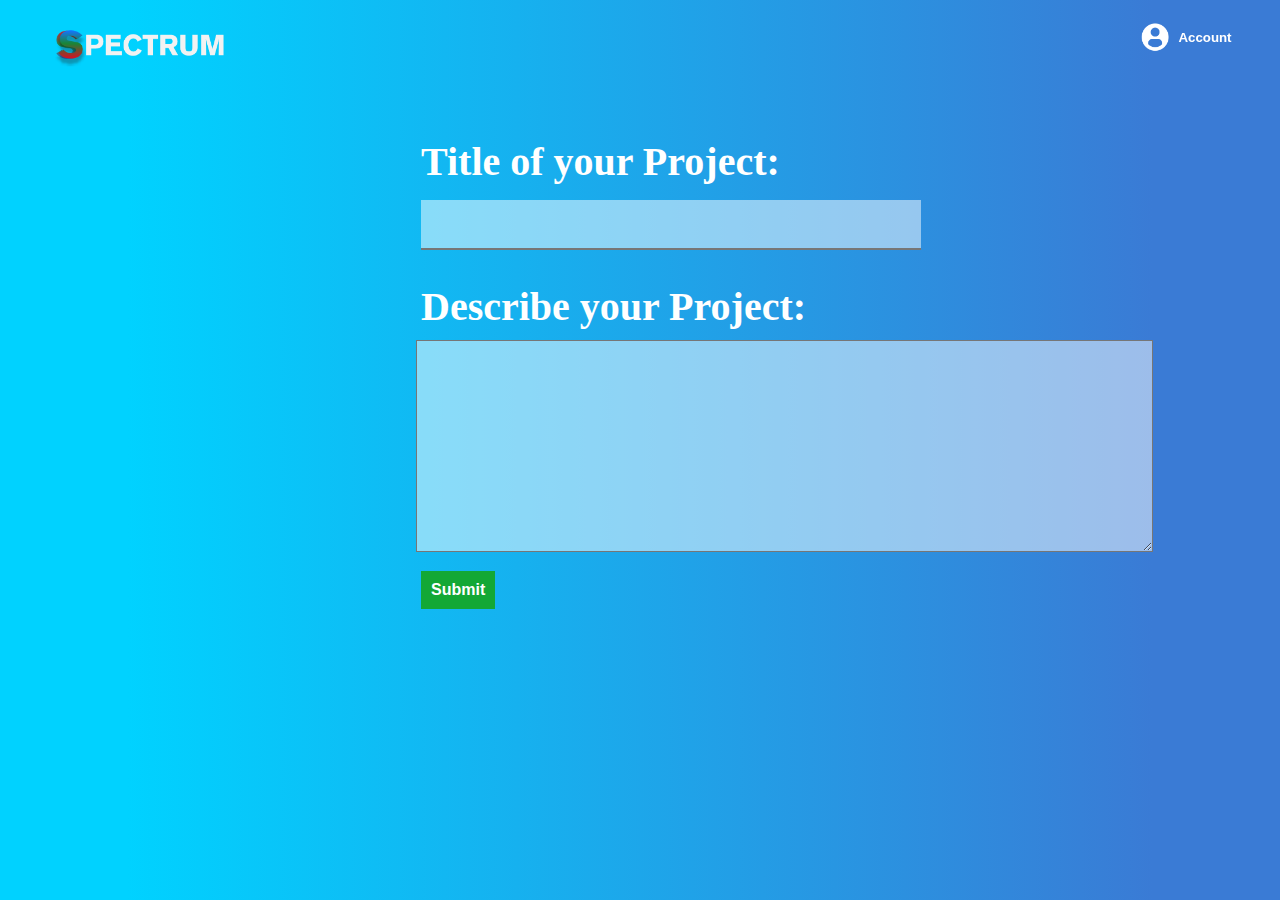
==== graphic.html @ 864b0040 "Styled up Graphic Page and created 2 seperate stylesheets" ====
<!DOCTYPE html>
<html>
<head>
	<title>Spectrum - Turns bears into bunnies</title>
	<link rel="stylesheet" href="style-forms.css">
</head>
<body>
<header>
	<div class="logo left">
		<img src="logo-spectrum-03.png" alt="" width="200">
	</div>
	<div class="nav right">
		<div class="account">
			<div class="navbtn">
			<img src="account-icon.png" width="30" alt="" class="left"><h5>Account</h5>
			</div>
			</div>
	</div>
</header>
<section class="forms slider-wrap">
<div class="slider" id="slider">

	<div class="slide">
		<form class="formCenter" action="">
		<div id="detailsInput">
			<label for="projectTitle">Title of your Project:</label>
			<input type="text" class="text"><br><br>
			<label for="projectDescription">Describe your Project:</label>
			<textarea name="projectDescription" id="" cols="70" rows="10"></textarea>
		</div>
		<div class="buttons">
			<input class="submit next" type="submit">
		</div>
		</form>
	</div>

	<div class="slide">
		<form class="formCenter" action="">
		<div id="dimensionInput">
			<label for="dimensions">Dimensions:</label><input class="dime" type="number" name="width[]">&nbsp; X  &nbsp; <input class="dime" type="number" name="height[]"><select name="Measurements">
			<option value="px">Pixels (px)</option>
			<option value="mm">Millimeters (mm)</option>
			</select>
		</div>
		<div class="buttons">
			<input class="add addDimension" type="button" value="Add another Dimension">
			<input class="submit next" type="submit">
		</div>
		</form>
	</div>

	<div class="slide">
		<form class="formCenter" action="">
		<div id="platformInput">
			<label for="Platform">Platform:</label>
			<select name="Platform"><option value="300dpi">Print</option><option value="100dpi">Digital</option></select><input type="text">
		</div>
		<div class="buttons">
		<input class="add addPlatform" type="button" value="Add another Platform">
		<input class="submit next" type="submit"></div>
		</form>
	</div>

	<div class="slide" >
		<form class="formCenter"action="">
		<div id="fileInput">
			<label for="Assets">Upload a File</label>
			 <input type="file" name="pic" accept="image/*" value="Upload">
		</div>
		<div class="buttons">
		<input class="add addFile" type="button" value="Add another file">
		<input class="submit next" type="submit">
		</div>
		</form>
	</div>

	<div class="slide">
		<form class="formCenter" action="">
		<div id="colourInput">
			 <label for="Colour">Colour Preference?</label>
			 <input class="colour" type="color" name="favcolor" value="#ff0000">
		</div>
		<div class="buttons">
		<input class="add addColour" type="button" value="Add another Colour">
		<input class="submit next" type="submit">
		</div>
		</form>
	</div>

	<div class="slide">
		<form class="formCenter" action="">
		<div id="styleInput">
			<label for="style">Style Preference</label>
			<input type="text" class="text" name="URL" placeholder="Enter URL...">
		</div>
		<div class="buttons">
			<input class="add addStyle" type="button" value="Add another preference">
			<input class="submit next" type="submit">
			</div>
		</form>
	</div>

	<div class="slide">
		<form class="formCenter" action="">
		<div class="input">
		<label for="budget">Budget:</label> <br>Range
		<input class="range" type="number" name="Range"> to <input class="range" type="number">
		</div>
		<div class="buttons">
		<input class="submit next" type="submit"></div>
		</form>
	</div>

	<div class="slide">
		<form class="formCenter" action="">
		<div class="input">
		<label for="Notes">Notes</label><br>
		<textarea rows="10" cols="70" name="notes">
		</textarea></div><div class="buttons">
		<input class="submit" type="submit">
		</div>
		</form>
	</div>

</div>

</section>
<script src="js/jquery.min.js"></script>
<script src="js/slider.js"></script>
<script src="js/form.js"></script>
<script>

	Slider.init({
		domElement: '#slider'
	});

	//Add a new dimension input on an addDimension button click
	$('.addDimension').on('click', function(){
		var dimeButton = Form.createButton('dimension');
		Form.append(dimeButton, $('#dimensionInput'));
	});

	//Add a new platform input on an addPlatform button click
	$('.addPlatform').on('click', function(){
		var platButton = Form.createButton('platform');
		Form.append(platButton, $('#platformInput'));
	});

	$('.addFile').on('click', function(){
		var button = Form.createButton('file');
		Form.append(button, $('#fileInput'));
	});

	$('.addColour').on('click', function(){
		var button = Form.createButton('colour');
		Form.append(button, $('#colourInput'));
	});

	$('.addStyle').on('click', function(){
		var button = Form.createButton('style');
		Form.append(button, $('#styleInput'));
	});

	//All buttons with a class of next go to the next slide instead of submitting
	$('.next').on('click', function(e){
		e.preventDefault();
		Slider.next();
	})

	//Use this to skip through the slider using up and down arrow keys
	$(window).on('keyup', function(e){
		console.log(e.keyCode);
		if (e.keyCode === 40 || e.keyCode === 39) {
			Slider.next();
		} else if (e.keyCode === 38 || e.keyCode === 37) {
			Slider.prev();
		}
	})
</script>
</body>
</html>
---- style-forms.css ----
*{
	box-sizing: border-box;
}

html {
	height: 100%;
}

body{
	margin:0;
	padding:0;
	
  background: -webkit-linear-gradient(90deg, #00d2ff 10%, #3a7bd5 90%); /* Chrome 10+, Saf5.1+ */
  background:    -moz-linear-gradient(90deg, #00d2ff 10%, #3a7bd5 90%); /* FF3.6+ */
  background:     -ms-linear-gradient(90deg, #00d2ff 10%, #3a7bd5 90%); /* IE10 */
  background:      -o-linear-gradient(90deg, #00d2ff 10%, #3a7bd5 90%); /* Opera 11.10+ */
  background:         linear-gradient(90deg, #00d2ff 10%, #3a7bd5 90%); /* W3C */
        
	color:#fff;
	font-family: 'Roboto', sans-serif;
	font-size: .75;
	height: 100%;
}

label{

	font-family: sans-serif;
	display:block;
	margin:10px 0 10px 5px;
	font-size: 2.5em;
	font-family: 'Roboto Condensed';
	font-weight: 700;
}

form{
	width:100%;
	height:100vh;
	
}

.formCenter{
	width:35%;
	height:100vh;
	margin:0 auto;
	padding:5% 0;

}
h1{
	font-size: 5.5em;
	margin:10px 0;
}

.dime{
	width:200px;
}

.range{
	width:80px;
}

.left{
		float: left;
}

.right{
	float: right;
}

.account{
	padding: 10px 0 0 5px;
}

.colour{
	display: inline-block;
	width:200px;
	height: 50px;
	padding:0;

}
.buttons{
	width:100%;
	margin:10px 0 0 0;
}

.submit{
	background-color: rgb(19,168,53);
	cursor: pointer;
	color: #fff;
	font-weight:bold;
	padding:10px;
	border:none;
	font-size: 1em;
}

/*.submit{
	position: absolute;
	background: rgb(19,168,53);
	width:100vw;
	height:100px;
	bottom:0;
	margin:-100px 0 0 0;
	left:0;
}*/


.add{
	border:none;
	background:none;
	font-size:.75em;
	color: rgba(36,38,62,1);
	cursor: pointer;
	width:100%;
	text-align: left;
}

p{
	font-size: 1.25em;
	font-family: sans-serif;
	margin:0 0 10px 0;
	font-weight: 400;
	line-height: 1.5;
}

h1{
	font-family: 'Roboto Condensed', sans-serif;
	font-weight: 700;
}

h2{
	font-size: 2em;
	font-family: 'Roboto Condensed', sans-serif;
}

h3{
	font-family: 'Roboto Condensed', sans-serif;
	font-weight: 700;
	font-size: 3.5em;
}

input{
	margin:5px 5px 5px 5px;
	background-color: rgba(255,255,255,0.5);
	border-top:0;
	border-left:0;
	border-right:0;
	padding:10px;
	font-size: 1.5em;
	color:#333;


}

select{
	background: none;
	border: none;
	color: #fff;
	padding:15px 5px;
	font-size: 1em
}

option{
	padding:10px 0;
	color:#333;
	font-size: 1em;
}

.input:active{
	border:0;
	background: rgba(0,0,0,0.1)
}

textarea{
	background-color: rgba(255,255,255,0.5);
	padding: 10px;
	font-size: 1.25em;
}

.text{
	width:500px;
}

header{
	width:100%;
	padding:0px 40px;
	position: absolute;
	z-index: 1;
	position: fixed;
}

.navbtn{
	width:100px;
	padding:10px 0 0 0;
	height: 50px;
	border-bottom: 2px solid rgba(255,255,255,0);
	transition: all 0.2s ease;
}

.navbtn:hover{
	width:100px;
	border-bottom: 2px solid rgba(255,255,255,1);
	cursor: pointer;
}

h5{
	text-align: center;
	padding:10px 0 0  0;
	margin:0;
}

#background{
	position:absolute;
    top:0px;
    left:0;
    width:100%;
    height:100%;
    background-color:#333;
    display:none;
    z-index: -1;
    box-shadow:0px 2px 3px rgba(0,0,0,0.3);
}



.remove{
	background: #0277bd;        
	border: none;
	border-radius: 250px; 
	color: #fff;
	padding:5px 10px;
}

.logo{
	padding:20px 0 0 0;
}
/*==============================
SLIDER STYLES
===============================*/

.slider-wrap {
	height: 100%;
	width: 100%;
	overflow: hidden;
}

.slider {
	height: 100%;
	width: 100%;
	transition: all 0.5s;
}

.slide {
	width: 100%;
	padding: 5% 0;
}
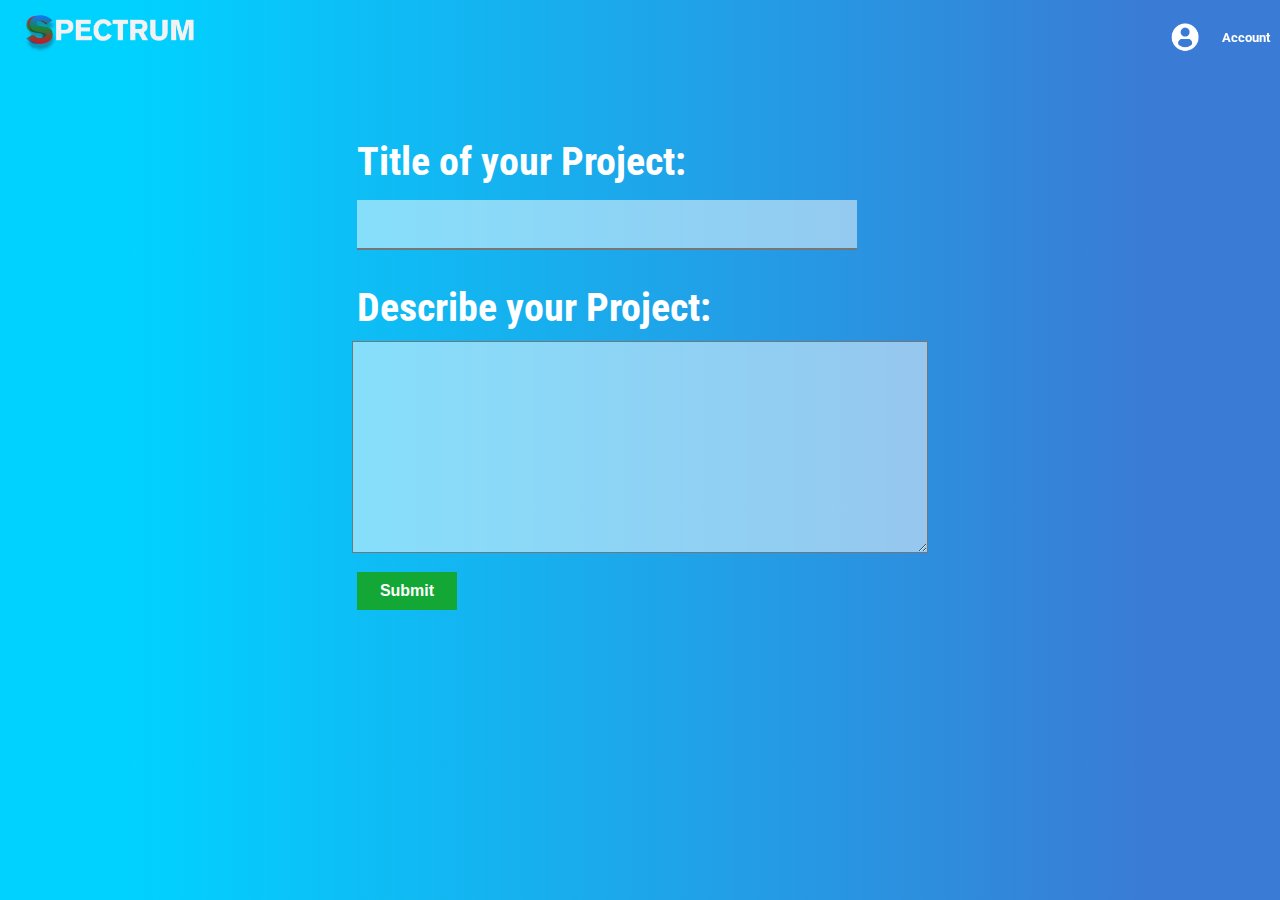
==== commit f89f5322: "some responsiveness on slider page, added project selection page" ====
--- a/graphic.html
+++ b/graphic.html
@@ -2,7 +2,9 @@
 <html>
 <head>
 	<title>Spectrum - Turns bears into bunnies</title>
-	<link rel="stylesheet" href="style-forms.css">
+	<link rel="stylesheet" href="styles/style-forms.css">
+	<link href='http://fonts.googleapis.com/css?family=Roboto:400,300,700' rel='stylesheet' type='text/css'>
+<link href='http://fonts.googleapis.com/css?family=Roboto+Condensed:400,700' rel='stylesheet' type='text/css'>
 </head>
 <body>
 <header>
@@ -12,7 +14,7 @@
 	<div class="nav right">
 		<div class="account">
 			<div class="navbtn">
-			<img src="account-icon.png" width="30" alt="" class="left"><h5>Account</h5>
+			<img src="account-icon.png" width="30" alt="" class="left"><h5 class="none">Account</h5>
 			</div>
 			</div>
 	</div>
@@ -35,7 +37,9 @@
 	</div>
 
 	<div class="slide">
+
 		<form class="formCenter" action="">
+		<input class="skip prev back" type="button" value="Press Up to go back!">
 		<div id="dimensionInput">
 			<label for="dimensions">Dimensions:</label><input class="dime" type="number" name="width[]">&nbsp; X  &nbsp; <input class="dime" type="number" name="height[]"><select name="Measurements">
 			<option value="px">Pixels (px)</option>
@@ -45,7 +49,9 @@
 		<div class="buttons">
 			<input class="add addDimension" type="button" value="Add another Dimension">
 			<input class="submit next" type="submit">
+
 		</div>
+		<input class="skip next" type="button" value="Not Sure? Move on to Next Part">
 		</form>
 	</div>
 
@@ -53,11 +59,12 @@
 		<form class="formCenter" action="">
 		<div id="platformInput">
 			<label for="Platform">Platform:</label>
-			<select name="Platform"><option value="300dpi">Print</option><option value="100dpi">Digital</option></select><input type="text">
+			<select name="Platform"><option value="300dpi">Print</option><option value="72dpi">Digital</option></select><input class="platform" type="text">
 		</div>
 		<div class="buttons">
 		<input class="add addPlatform" type="button" value="Add another Platform">
 		<input class="submit next" type="submit"></div>
+		<input class="skip next" type="button" value="Not Sure? Move on to Next Part">
 		</form>
 	</div>
 
@@ -65,12 +72,13 @@
 		<form class="formCenter"action="">
 		<div id="fileInput">
 			<label for="Assets">Upload a File</label>
-			 <input type="file" name="pic" accept="image/*" value="Upload">
+			 <input class="upload" type="file" name="pic" accept="image/*" value="Upload">
 		</div>
 		<div class="buttons">
 		<input class="add addFile" type="button" value="Add another file">
 		<input class="submit next" type="submit">
 		</div>
+		<input class="skip next" type="button" value="No Files? Move on to Next Part">
 		</form>
 	</div>
 
@@ -84,6 +92,7 @@
 		<input class="add addColour" type="button" value="Add another Colour">
 		<input class="submit next" type="submit">
 		</div>
+		<input class="skip next" type="button" value="Not Sure? Move on to Next Part">
 		</form>
 	</div>
 
@@ -97,6 +106,7 @@
 			<input class="add addStyle" type="button" value="Add another preference">
 			<input class="submit next" type="submit">
 			</div>
+			<input class="skip next" type="button" value="Not Sure? Move on to Next Part">
 		</form>
 	</div>
 
@@ -108,6 +118,7 @@
 		</div>
 		<div class="buttons">
 		<input class="submit next" type="submit"></div>
+		<input class="skip next" type="button" value="Not Sure? Move on to Next Part">
 		</form>
 	</div>
 
--- a/styles/style-forms.css
+++ b/styles/style-forms.css
@@ -0,0 +1,648 @@
+*{
+	box-sizing: border-box;
+}
+
+html {
+	height: 100%;
+}
+
+body{
+	margin:0;
+	padding:0;
+	
+  background: -webkit-linear-gradient(90deg, #00d2ff 10%, #3a7bd5 90%); /* Chrome 10+, Saf5.1+ */
+  background:    -moz-linear-gradient(90deg, #00d2ff 10%, #3a7bd5 90%); /* FF3.6+ */
+  background:     -ms-linear-gradient(90deg, #00d2ff 10%, #3a7bd5 90%); /* IE10 */
+  background:      -o-linear-gradient(90deg, #00d2ff 10%, #3a7bd5 90%); /* Opera 11.10+ */
+  background:         linear-gradient(90deg, #00d2ff 10%, #3a7bd5 90%); /* W3C */
+        
+	color:#fff;
+	font-family: 'Roboto', sans-serif;
+	font-size: .75;
+	height: 100%;
+}
+
+label{
+
+	font-family: sans-serif;
+	display:block;
+	margin:10px 0 10px 5px;
+	font-size: 2em;
+	font-family: 'Roboto Condensed';
+	font-weight: 700;
+}
+
+form{
+	width:100%;
+	height:100vh;
+	
+}
+.hero{
+	width:100%;
+	height:100vh;
+	text-align: center;
+	padding:40% 0 0 0;
+
+}
+
+.project{
+	background: rgb(19,168,53);
+	box-shadow: 1px 3px 3px rgba(0,0,0,0.3);
+	width:80%;
+	margin:20px auto;
+	padding:20px;
+
+}
+
+.copy{
+	text-align: center;
+	width:100%;
+	padding:2%;
+	background-color: #222;
+	color: #fff;
+}
+.formCenter{
+	width:85%;
+	height:100vh;
+	margin:30% auto;
+	padding:5% 0;
+
+}
+h1{
+	font-size: 3.5em;
+	margin:10px 0;
+}
+
+.dime{
+	width:150px;
+}
+
+.range{
+	width:80px;
+}
+
+.left{
+		float: left;
+}
+.platform{
+	width:200px;
+}
+.right{
+	float: right;
+}
+
+.account{
+	padding: 17px 0 0 5px;
+	float:right;
+
+}
+
+.colour{
+	display: inline-block;
+	width:200px;
+	height: 50px;
+	padding:0;
+
+}
+.buttons{
+	width:100%;
+	margin:10px 0 0 0;
+}
+
+.submit{
+	background-color: rgb(19,168,53);
+	cursor: pointer;
+	color: #fff;
+	font-weight:bold;
+	padding:10px;
+	width:100px;
+	border:none;
+	font-size: 1em;
+}
+
+/*.submit{
+	position: absolute;
+	background: rgb(19,168,53);
+	width:100vw;
+	height:100px;
+	bottom:0;
+	margin:-100px 0 0 0;
+	left:0;
+}*/
+
+
+.add{
+	border:none;
+	background:none;
+	font-size:.75em;
+	color: rgba(36,38,62,1);
+	cursor: pointer;
+	width:100%;
+	text-align: left;
+}
+
+.add:active{
+	border:none;
+}
+
+p{
+	font-size: 1.25em;
+	font-family: sans-serif;
+	margin:0 0 10px 0;
+	font-weight: 400;
+	line-height: 1.5;
+}
+
+h1{
+	font-family: 'Roboto Condensed', sans-serif;
+	font-weight: 700;
+}
+
+h2{
+	font-size: 2em;
+	font-family: 'Roboto Condensed', sans-serif;
+}
+
+h3{
+	font-family: 'Roboto Condensed', sans-serif;
+	font-weight: 700;
+	font-size: 3.5em;
+}
+
+input{
+	margin:5px 5px 5px 5px;
+	background-color: rgba(255,255,255,0.5);
+	border-top:0;
+	border-left:0;
+	border-right:0;
+	padding:10px;
+	font-size: 1em;
+	color:#333;
+	width:100%;
+
+
+}
+
+select{
+	background: #00d2ff;
+	border: none;
+	color: #fff;
+	padding:15px 5px;
+	
+}
+
+option{
+	padding:10px 0;
+	color:#fff;
+	font-size: 1em;
+}
+
+.input:active{
+	border:0;
+	background: rgba(0,0,0,0.1)
+}
+
+textarea{
+	background-color: rgba(255,255,255,0.5);
+	padding: 10px;
+	font-size: 1.25em;
+	width:100%;
+}
+
+
+header{
+	width:100%;
+	padding:0px 10px;
+	position: absolute;
+	z-index: 1;
+	position: fixed;
+}
+
+.navbtn{
+	width:35px;
+	padding:10px 0 0 0;
+	height: 50px;
+	border-bottom: 2px solid rgba(255,255,255,0);
+	transition: all 0.2s ease;
+	text-align: right;
+}
+
+.navbtn:hover{
+	width:35px;
+	border-bottom: 2px solid rgba(255,255,255,1);
+	cursor: pointer;
+}
+
+h5{
+	text-align: center;
+	padding:10px 0 0  0;
+	margin:0;
+}
+
+#background{
+	position:absolute;
+    top:0px;
+    left:0;
+    width:100%;
+    height:100%;
+    background-color:#333;
+    display:none;
+    z-index: -1;
+    box-shadow:0px 2px 3px rgba(0,0,0,0.3);
+}
+
+
+
+.remove{
+	background: red;        
+	border: none;
+	height: 30px ;
+	width:30px;
+	margin:-50px 0 0 -20px;
+	border-radius: 250px; 
+	color: #fff;
+	padding:5px 10px;
+}
+
+.logo{
+	padding:20px 0 0 0;
+	float: left;
+}
+/*==============================
+SLIDER STYLES
+===============================*/
+
+.slider-wrap {
+	height: 100%;
+	width: 100%;
+	overflow: hidden;
+}
+
+.slider {
+	height: 100%;
+	width: 100%;
+	transition: all 0.5s;
+}
+
+.slide {
+	width: 100%;
+	padding: 5% 0;
+}
+
+
+.none{
+	display: none;
+}
+
+.skip{
+	background:none;
+	border:none;
+	width:300px;
+	margin: 100px 0 0 0;
+	font-size: 1em;
+	text-align: left;
+	color: white;
+	cursor: default;
+}
+
+
+@media only screen and (min-width: 640px) {
+
+
+.formCenter{
+	width:65%;
+	height:100vh;
+	margin:0 auto;
+	padding:5% 0;
+
+
+}
+
+.none{
+	display: none;
+}
+
+}
+
+
+@media only screen and (min-width: 1024px) {
+
+.formCenter{
+	width:45%;
+	height:100vh;
+	margin:0 auto;
+	padding:5% 0;
+
+}
+
+*{
+	box-sizing: border-box;
+}
+
+html {
+	height: 100%;
+}
+
+body{
+	margin:0;
+	padding:0;
+	
+  background: -webkit-linear-gradient(90deg, #00d2ff 10%, #3a7bd5 90%); /* Chrome 10+, Saf5.1+ */
+  background:    -moz-linear-gradient(90deg, #00d2ff 10%, #3a7bd5 90%); /* FF3.6+ */
+  background:     -ms-linear-gradient(90deg, #00d2ff 10%, #3a7bd5 90%); /* IE10 */
+  background:      -o-linear-gradient(90deg, #00d2ff 10%, #3a7bd5 90%); /* Opera 11.10+ */
+  background:         linear-gradient(90deg, #00d2ff 10%, #3a7bd5 90%); /* W3C */
+        
+	color:#fff;
+	font-family: 'Roboto', sans-serif;
+	font-size: .75;
+	height: 100%;
+}
+
+label{
+
+	font-family: sans-serif;
+	display:block;
+	margin:10px 0 10px 5px;
+	font-size: 2.5em;
+	font-family: 'Roboto Condensed';
+	font-weight: 700;
+}
+
+form{
+	width:100%;
+	height:100vh;
+	
+}
+
+.formCenter{
+	width:85%;
+	height:100vh;
+	margin:0 auto;
+	padding:0 auto;
+
+}
+h1{
+	font-size: 2.5em;
+	margin:10px 0;
+}
+
+.dime{
+	width:200px;
+}
+
+.range{
+	width:80px;
+}
+
+.left{
+		float: left;
+}
+
+.right{
+	float: right;
+}
+
+.account{
+	padding: 10px 0 0 5px;
+}
+
+.colour{
+	display: inline-block;
+	width:200px;
+	height: 50px;
+	padding:0;
+
+}
+.buttons{
+	width:100%;
+	margin:10px 0 0 0;
+}
+
+.submit{
+	background-color: rgb(19,168,53);
+	cursor: pointer;
+	color: #fff;
+	font-weight:bold;
+	padding:10px;
+	border:none;
+	width:100px !important;
+	font-size: 1em;
+}
+
+/*.submit{
+	position: absolute;
+	background: rgb(19,168,53);
+	width:100vw;
+	height:100px;
+	bottom:0;
+	margin:-100px 0 0 0;
+	left:0;
+}*/
+.upload{
+	width:500px;
+}
+.add{
+	border:none;
+	background:none;
+	font-size:.75em;
+	color: rgba(36,38,62,1);
+	cursor: pointer;
+	width:100%;
+	text-align: left;
+}
+
+p{
+	font-size: 1.25em;
+	font-family: sans-serif;
+	margin:0 0 10px 0;
+	font-weight: 400;
+	line-height: 1.5;
+}
+
+h1{
+	font-family: 'Roboto Condensed', sans-serif;
+	font-weight: 700;
+}
+
+h2{
+	font-size: 2em;
+	font-family: 'Roboto Condensed', sans-serif;
+}
+
+h3{
+	font-family: 'Roboto Condensed', sans-serif;
+	font-weight: 700;
+	font-size: 3.5em;
+}
+
+input{
+	margin:5px 5px 5px 5px;
+	background-color: rgba(255,255,255,0.5);
+	border-top:0;
+	border-left:0;
+	border-right:0;
+	padding:10px;
+	font-size: 1.5em;
+	color:#333;
+	width:100px;
+
+
+}
+
+select{
+	background: none;
+	border: none;
+	color: #fff;
+	padding:15px 5px;
+	font-size: 1em
+}
+
+option{
+	padding:10px 0;
+	color:#333;
+	font-size: 1em;
+}
+
+.input:active{
+	border:0;
+	background: rgba(0,0,0,0.1)
+}
+
+textarea{
+	background-color: rgba(255,255,255,0.5);
+	padding: 10px;
+	font-size: 1.25em;
+}
+
+.text{
+	width:500px;
+}
+
+header{
+	width:100%;
+	padding:0px 10px;
+	position: absolute;
+	z-index: 1;
+	position: fixed;
+}
+
+.navbtn{
+	width:100px;
+	padding:10px 0 0 0;
+	height: 50px;
+	border-bottom: 2px solid rgba(255,255,255,0);
+	transition: all 0.2s ease;
+}
+
+.navbtn:hover{
+	width:100px;
+	border-bottom: 2px solid rgba(255,255,255,1);
+	cursor: pointer;
+}
+
+h5{
+	text-align: center;
+	padding:10px 0 0  0;
+	margin:0;
+}
+
+#background{
+	position:absolute;
+    top:0px;
+    left:0;
+    width:100%;
+    height:100%;
+    background-color:#333;
+    display:none;
+    z-index: -1;
+    box-shadow:0px 2px 3px rgba(0,0,0,0.3);
+}
+
+
+
+.remove{
+	background: #0277bd;        
+	border: none;
+	border-radius: 250px; 
+	color: #fff;
+	padding:5px 10px;
+	width:50px;
+	height:50px;
+	margin:0;
+}
+.logo{
+	padding:5px 0 0 0;
+}
+/*==============================
+SLIDER STYLES
+===============================*/
+
+.slider-wrap {
+	height: 100%;
+	width: 100%;
+	overflow: hidden;
+}
+
+.slider {
+	height: 100%;
+	width: 100%;
+	transition: all 0.5s;
+}
+
+.slide {
+	width: 100%;
+	padding: 5% 0;
+}
+
+.none{
+	display: inline-block;
+}
+
+.formCenter{
+	width:45%;
+	height:100vh;
+	margin:0 auto;
+	padding:5% 0;
+
+
+}
+.skip{
+	background:none;
+	border:none;
+	width:300px;
+	margin: 100px 0 0 0;
+	font-size: 1em;
+	text-align: left;
+	color: white;
+	cursor: default;
+}
+
+.back{
+	margin:0 0 100px 0;
+}
+
+.hero{
+	width:100%;
+	height:100vh;
+	text-align: center;
+	padding:20% 0 0 0;
+
+}
+.options{
+	width:640px;
+	margin:0 auto;
+	text-align: center;
+}
+.project{
+	background: rgb(19,168,53);
+	box-shadow: 1px 3px 3px rgba(0,0,0,0.3);
+	width:300px;
+	float:left;
+	margin:10px;
+	padding:20px;
+
+}
+
+}
+
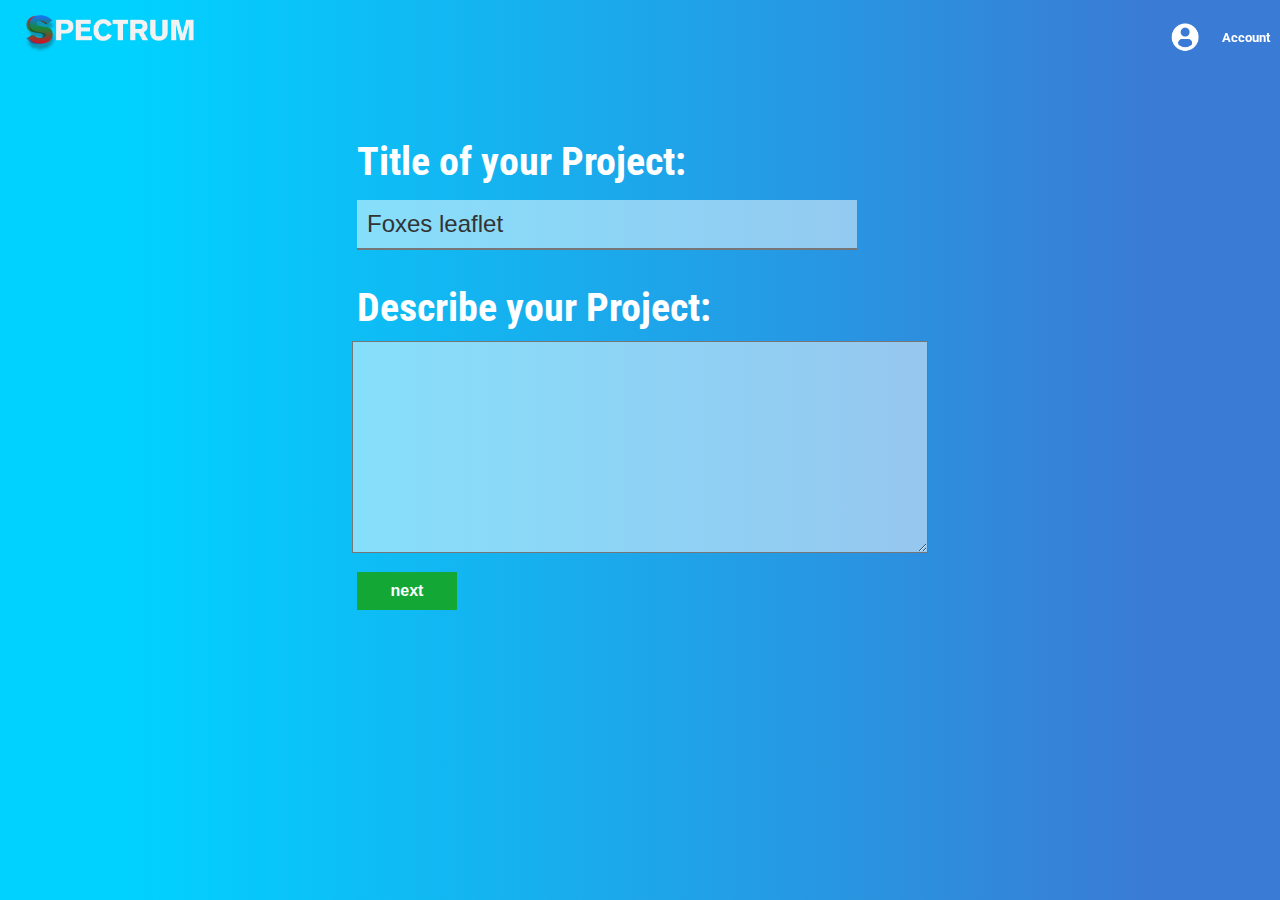
==== commit b8f4dd30: "home page redesigned with new brand and responsive" ====
--- a/graphic.html
+++ b/graphic.html
@@ -26,12 +26,12 @@
 		<form class="formCenter" action="">
 		<div id="detailsInput">
 			<label for="projectTitle">Title of your Project:</label>
-			<input type="text" class="text"><br><br>
+			<input type="text" class="text" value="Foxes leaflet"><br><br>
 			<label for="projectDescription">Describe your Project:</label>
-			<textarea name="projectDescription" id="" cols="70" rows="10"></textarea>
+			<textarea name="projectDescription" id="" cols="70" rows="10" value="A Leaftlet to display our new offer, must be light and welcoming"></textarea>
 		</div>
 		<div class="buttons">
-			<input class="submit next" type="submit">
+			<input class="submit next" type="submit" value="next">
 		</div>
 		</form>
 	</div>
@@ -41,14 +41,14 @@
 		<form class="formCenter" action="">
 		<input class="skip prev back" type="button" value="Press Up to go back!">
 		<div id="dimensionInput">
-			<label for="dimensions">Dimensions:</label><input class="dime" type="number" name="width[]">&nbsp; X  &nbsp; <input class="dime" type="number" name="height[]"><select name="Measurements">
+			<label for="dimensions">Dimensions:</label><input class="dime" type="number" name="width[]" value="210">&nbsp; X  &nbsp; <input class="dime" type="number" name="height[]" value="297"><select name="Measurements">
 			<option value="px">Pixels (px)</option>
 			<option value="mm">Millimeters (mm)</option>
 			</select>
 		</div>
 		<div class="buttons">
 			<input class="add addDimension" type="button" value="Add another Dimension">
-			<input class="submit next" type="submit">
+			<input class="submit next" type="submit" value="next">
 
 		</div>
 		<input class="skip next" type="button" value="Not Sure? Move on to Next Part">
@@ -59,11 +59,11 @@
 		<form class="formCenter" action="">
 		<div id="platformInput">
 			<label for="Platform">Platform:</label>
-			<select name="Platform"><option value="300dpi">Print</option><option value="72dpi">Digital</option></select><input class="platform" type="text">
+			<select name="Platform"><option value="300dpi">Print</option><option value="72dpi">Digital</option></select><input class="platform" type="text" value"Web Banner">
 		</div>
 		<div class="buttons">
 		<input class="add addPlatform" type="button" value="Add another Platform">
-		<input class="submit next" type="submit"></div>
+		<input class="submit next" type="submit" value="next"></div>
 		<input class="skip next" type="button" value="Not Sure? Move on to Next Part">
 		</form>
 	</div>
@@ -76,7 +76,7 @@
 		</div>
 		<div class="buttons">
 		<input class="add addFile" type="button" value="Add another file">
-		<input class="submit next" type="submit">
+		<input class="submit next" type="submit" value="next">
 		</div>
 		<input class="skip next" type="button" value="No Files? Move on to Next Part">
 		</form>
--- a/styles/style-forms.css
+++ b/styles/style-forms.css
@@ -626,7 +626,7 @@
 	width:100%;
 	height:100vh;
 	text-align: center;
-	padding:20% 0 0 0;
+	padding:15% 0 0 0;
 
 }
 .options{
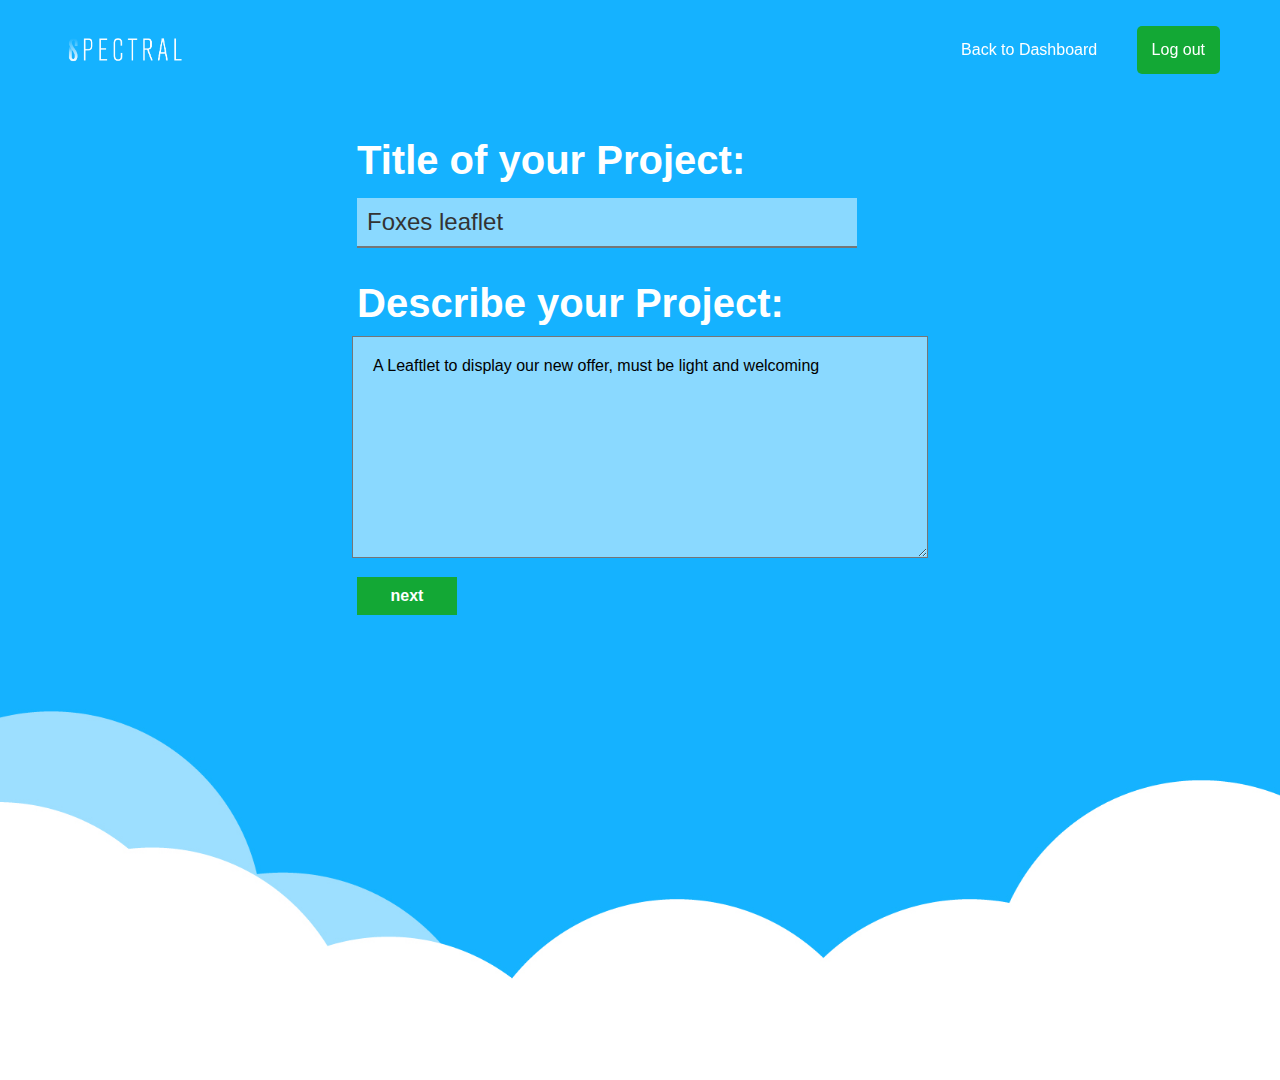
==== commit 62b21cce: "more oages added and example briefs included and more styling has been introduced" ====
--- a/graphic.html
+++ b/graphic.html
@@ -7,19 +7,18 @@
 <link href='http://fonts.googleapis.com/css?family=Roboto+Condensed:400,700' rel='stylesheet' type='text/css'>
 </head>
 <body>
-<header>
-	<div class="logo left">
-		<img src="logo-spectrum-03.png" alt="" width="200">
-	</div>
-	<div class="nav right">
-		<div class="account">
-			<div class="navbtn">
-			<img src="account-icon.png" width="30" alt="" class="left"><h5 class="none">Account</h5>
-			</div>
-			</div>
-	</div>
+<header class="fixed">
+
+	<div class="logo"><a href="index.html"><img src="logo-spectral-13.png" alt="" width="200"></a></div>
+	<nav>
+		<ul>
+		<li><a href="dashboard.php"><span class="add">Back to Dashboard</span></a></li>
+		<li class="logout"><a href="index.php">Log out</a></li>	</ul>
+	</nav>
+	</div>	
+	
 </header>
-<section class="forms slider-wrap">
+<section class="forms slider-wrap hero">
 <div class="slider" id="slider">
 
 	<div class="slide">
@@ -28,7 +27,7 @@
 			<label for="projectTitle">Title of your Project:</label>
 			<input type="text" class="text" value="Foxes leaflet"><br><br>
 			<label for="projectDescription">Describe your Project:</label>
-			<textarea name="projectDescription" id="" cols="70" rows="10" value="A Leaftlet to display our new offer, must be light and welcoming"></textarea>
+			<textarea name="projectDescription" id="" cols="70" rows="10" value="A Leaftlet to display our new offer, must be light and welcoming">A Leaftlet to display our new offer, must be light and welcoming</textarea>
 		</div>
 		<div class="buttons">
 			<input class="submit next" type="submit" value="next">
@@ -59,7 +58,7 @@
 		<form class="formCenter" action="">
 		<div id="platformInput">
 			<label for="Platform">Platform:</label>
-			<select name="Platform"><option value="300dpi">Print</option><option value="72dpi">Digital</option></select><input class="platform" type="text" value"Web Banner">
+			<select name="Platform"><option value="300dpi">Print</option><option value="72dpi">Digital</option></select><input class="platform" type="text" value="Web Banner">
 		</div>
 		<div class="buttons">
 		<input class="add addPlatform" type="button" value="Add another Platform">
@@ -123,7 +122,7 @@
 	</div>
 
 	<div class="slide">
-		<form class="formCenter" action="">
+		<form class="formCenter" action="submit-confirm.php">
 		<div class="input">
 		<label for="Notes">Notes</label><br>
 		<textarea rows="10" cols="70" name="notes">
--- a/styles/style-forms.css
+++ b/styles/style-forms.css
@@ -17,7 +17,7 @@
   background:         linear-gradient(90deg, #00d2ff 10%, #3a7bd5 90%); /* W3C */
         
 	color:#fff;
-	font-family: 'Roboto', sans-serif;
+	font-family: sans-serif;
 	font-size: .75;
 	height: 100%;
 }
@@ -28,7 +28,7 @@
 	display:block;
 	margin:10px 0 10px 5px;
 	font-size: 2em;
-	font-family: 'Roboto Condensed';
+
 	font-weight: 700;
 }
 
@@ -39,9 +39,9 @@
 }
 .hero{
 	width:100%;
-	height:100vh;
-	text-align: center;
-	padding:40% 0 0 0;
+	height:120%;
+	background: url(../hero-image-03-10.jpg) no-repeat 50% 30%;
+	background-size: cover;
 
 }
 
@@ -134,7 +134,6 @@
 .add{
 	border:none;
 	background:none;
-	font-size:.75em;
 	color: rgba(36,38,62,1);
 	cursor: pointer;
 	width:100%;
@@ -154,17 +153,17 @@
 }
 
 h1{
-	font-family: 'Roboto Condensed', sans-serif;
+	
 	font-weight: 700;
 }
 
 h2{
 	font-size: 2em;
-	font-family: 'Roboto Condensed', sans-serif;
+	
 }
 
 h3{
-	font-family: 'Roboto Condensed', sans-serif;
+	
 	font-weight: 700;
 	font-size: 3.5em;
 }
@@ -211,11 +210,8 @@
 
 
 header{
-	width:100%;
-	padding:0px 10px;
-	position: absolute;
-	z-index: 1;
-	position: fixed;
+	background: rgba(0,0,0,0);
+	padding:10px 60px;
 }
 
 .navbtn{
@@ -354,7 +350,7 @@
   background:         linear-gradient(90deg, #00d2ff 10%, #3a7bd5 90%); /* W3C */
         
 	color:#fff;
-	font-family: 'Roboto', sans-serif;
+	
 	font-size: .75;
 	height: 100%;
 }
@@ -365,7 +361,7 @@
 	display:block;
 	margin:10px 0 10px 5px;
 	font-size: 2.5em;
-	font-family: 'Roboto Condensed';
+	
 	font-weight: 700;
 }
 
@@ -461,17 +457,17 @@
 }
 
 h1{
-	font-family: 'Roboto Condensed', sans-serif;
+	
 	font-weight: 700;
 }
 
 h2{
 	font-size: 2em;
-	font-family: 'Roboto Condensed', sans-serif;
+	
 }
 
 h3{
-	font-family: 'Roboto Condensed', sans-serif;
+	
 	font-weight: 700;
 	font-size: 3.5em;
 }
@@ -511,8 +507,9 @@
 
 textarea{
 	background-color: rgba(255,255,255,0.5);
-	padding: 10px;
-	font-size: 1.25em;
+	padding: 20px;
+	font-size: 1em;
+	font-family: sans-serif;
 }
 
 .text{
@@ -521,7 +518,7 @@
 
 header{
 	width:100%;
-	padding:0px 10px;
+	padding:10px 60px;
 	position: absolute;
 	z-index: 1;
 	position: fixed;
@@ -624,9 +621,9 @@
 
 .hero{
 	width:100%;
-	height:100vh;
-	text-align: center;
-	padding:15% 0 0 0;
+	height:120%;
+	
+	padding:0% 0 0 0;
 
 }
 .options{
@@ -646,3 +643,68 @@
 
 }
 
+.logout{
+	font-size: 1em;
+	margin:0;
+	border-radius: 5px;
+	text-align: center;
+	background-color: #13A835;
+	padding:15px;
+}
+
+.logout:hover{
+	background-color: #13BA29;
+}
+
+.add{
+	padding:15px;
+	color: #fff;
+	font-size: 1em;
+	font-weight: 400;
+
+}
+.fixed{
+		position: fixed;
+}
+
+.logo{
+	float:left;
+	padding:5px 5px;
+	margin-top: 10px;
+}
+
+nav ul{
+	list-style-type: none;
+	text-align: right;
+}
+nav ul li{
+	display: inline-block;
+	margin:0px 20px;
+	/*font-weight: bold;
+	/*text-shadow: 2px 1px 2px rgba(0,0,0,0.4);*/
+
+}
+
+nav ul a li {
+	color: #fff;
+	text-decoration:none;
+	padding:10px 15px;
+	transition: all 0.3s ease;
+
+}
+
+nav ul a li:hover {
+			background-color: #14A4DD;
+
+}
+
+header nav ul li a{
+	text-decoration: none;
+	color: #fff;
+}
+
+.logo img{
+	width:120px;
+	margin-top: 10px;
+	margin-right: -10px;
+}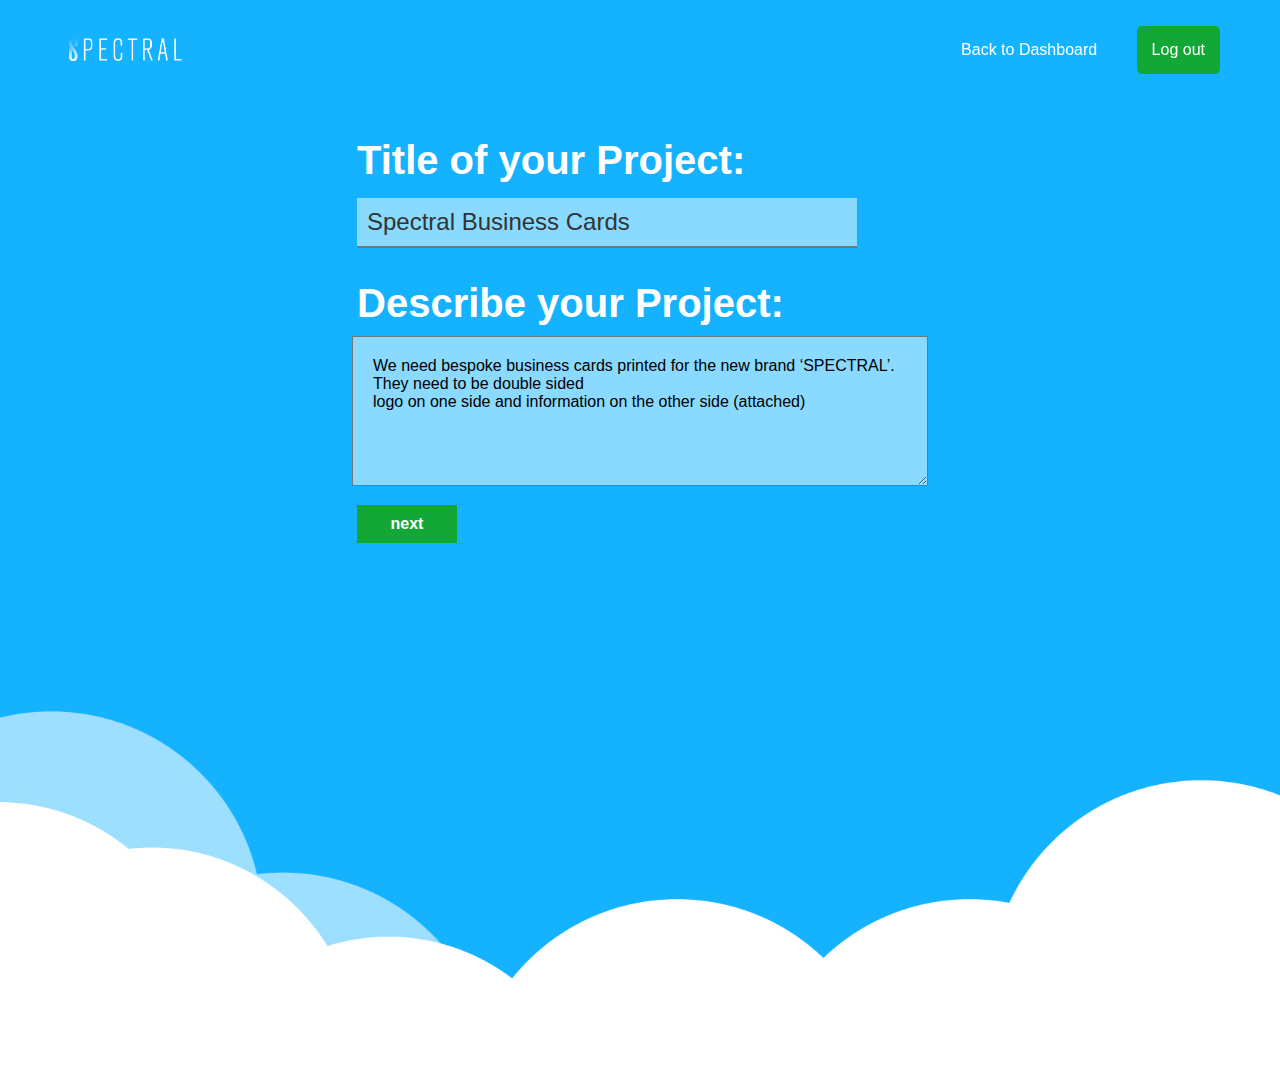
==== commit 1022b7f3: "Organisation and responsive" ====
--- a/graphic.html
+++ b/graphic.html
@@ -5,11 +5,12 @@
 	<link rel="stylesheet" href="styles/style-forms.css">
 	<link href='http://fonts.googleapis.com/css?family=Roboto:400,300,700' rel='stylesheet' type='text/css'>
 <link href='http://fonts.googleapis.com/css?family=Roboto+Condensed:400,700' rel='stylesheet' type='text/css'>
+<meta name="viewport" content="width=device-width, initial-scale=1, maximum-scale=1, user-scalable=no"/>
 </head>
 <body>
 <header class="fixed">
 
-	<div class="logo"><a href="index.html"><img src="logo-spectral-13.png" alt="" width="200"></a></div>
+	<div class="logo"><a href="index.php"><img src="images/logo-spectral-13.png" alt="" width="200"></a></div>
 	<nav>
 		<ul>
 		<li><a href="dashboard.php"><span class="add">Back to Dashboard</span></a></li>
@@ -25,9 +26,10 @@
 		<form class="formCenter" action="">
 		<div id="detailsInput">
 			<label for="projectTitle">Title of your Project:</label>
-			<input type="text" class="text" value="Foxes leaflet"><br><br>
+			<input type="text" class="text" value="Spectral Business Cards"><br><br>
 			<label for="projectDescription">Describe your Project:</label>
-			<textarea name="projectDescription" id="" cols="70" rows="10" value="A Leaftlet to display our new offer, must be light and welcoming">A Leaftlet to display our new offer, must be light and welcoming</textarea>
+			<textarea name="projectDescription" id="" cols="70" rows="10">We need bespoke business cards printed for the new brand ‘SPECTRAL’. They need to be double sided
+logo on one side and information on the other side (attached)</textarea>
 		</div>
 		<div class="buttons">
 			<input class="submit next" type="submit" value="next">
@@ -40,7 +42,7 @@
 		<form class="formCenter" action="">
 		<input class="skip prev back" type="button" value="Press Up to go back!">
 		<div id="dimensionInput">
-			<label for="dimensions">Dimensions:</label><input class="dime" type="number" name="width[]" value="210">&nbsp; X  &nbsp; <input class="dime" type="number" name="height[]" value="297"><select name="Measurements">
+			<label for="dimensions">Dimensions:</label><input class="dime" type="number" name="width[]" value="85">&nbsp; X  &nbsp; <input class="dime" type="number" name="height[]" value="55"><select name="Measurements">
 			<option value="px">Pixels (px)</option>
 			<option value="mm">Millimeters (mm)</option>
 			</select>
@@ -58,7 +60,7 @@
 		<form class="formCenter" action="">
 		<div id="platformInput">
 			<label for="Platform">Platform:</label>
-			<select name="Platform"><option value="300dpi">Print</option><option value="72dpi">Digital</option></select><input class="platform" type="text" value="Web Banner">
+			<select name="Platform"><option value="300dpi">Print</option><option value="72dpi">Digital</option></select><input class="platform" type="text" value="Print">
 		</div>
 		<div class="buttons">
 		<input class="add addPlatform" type="button" value="Add another Platform">
@@ -125,7 +127,8 @@
 		<form class="formCenter" action="submit-confirm.php">
 		<div class="input">
 		<label for="Notes">Notes</label><br>
-		<textarea rows="10" cols="70" name="notes">
+		<textarea rows="10" cols="70" name="notes">I’d like the logo to be laminate both sides when
+printed and 1000 to be printed please.
 		</textarea></div><div class="buttons">
 		<input class="submit" type="submit">
 		</div>
--- a/styles/style-forms.css
+++ b/styles/style-forms.css
@@ -27,7 +27,7 @@
 	font-family: sans-serif;
 	display:block;
 	margin:10px 0 10px 5px;
-	font-size: 2em;
+	font-size: 1.25em;
 
 	font-weight: 700;
 }
@@ -37,10 +37,13 @@
 	height:100vh;
 	
 }
+header{
+	display:none;
+}
 .hero{
 	width:100%;
-	height:120%;
-	background: url(../hero-image-03-10.jpg) no-repeat 50% 30%;
+	height:160%;
+	background: url(../images/hero-image-03-10.jpg) no-repeat 50% 30%;
 	background-size: cover;
 
 }
@@ -64,7 +67,7 @@
 .formCenter{
 	width:85%;
 	height:100vh;
-	margin:30% auto;
+	margin:10% auto;
 	padding:5% 0;
 
 }
@@ -186,7 +189,7 @@
 	background: #00d2ff;
 	border: none;
 	color: #fff;
-	padding:15px 5px;
+	padding:12px 0px;
 	
 }
 
@@ -206,6 +209,7 @@
 	padding: 10px;
 	font-size: 1.25em;
 	width:100%;
+	height: 150px;
 }
 
 
@@ -248,6 +252,11 @@
 }
 
 
+.prev{
+	display: none;
+}
+
+
 
 .remove{
 	background: red;        
@@ -294,7 +303,7 @@
 	background:none;
 	border:none;
 	width:300px;
-	margin: 100px 0 0 0;
+	margin:40px 0 0 0;
 	font-size: 1em;
 	text-align: left;
 	color: white;
@@ -304,7 +313,9 @@
 
 @media only screen and (min-width: 640px) {
 
-
+.skip{
+	margin:100px 0 0 0;
+}
 .formCenter{
 	width:65%;
 	height:100vh;
@@ -316,6 +327,9 @@
 
 .none{
 	display: none;
+}
+header{
+	display: block;
 }
 
 }
